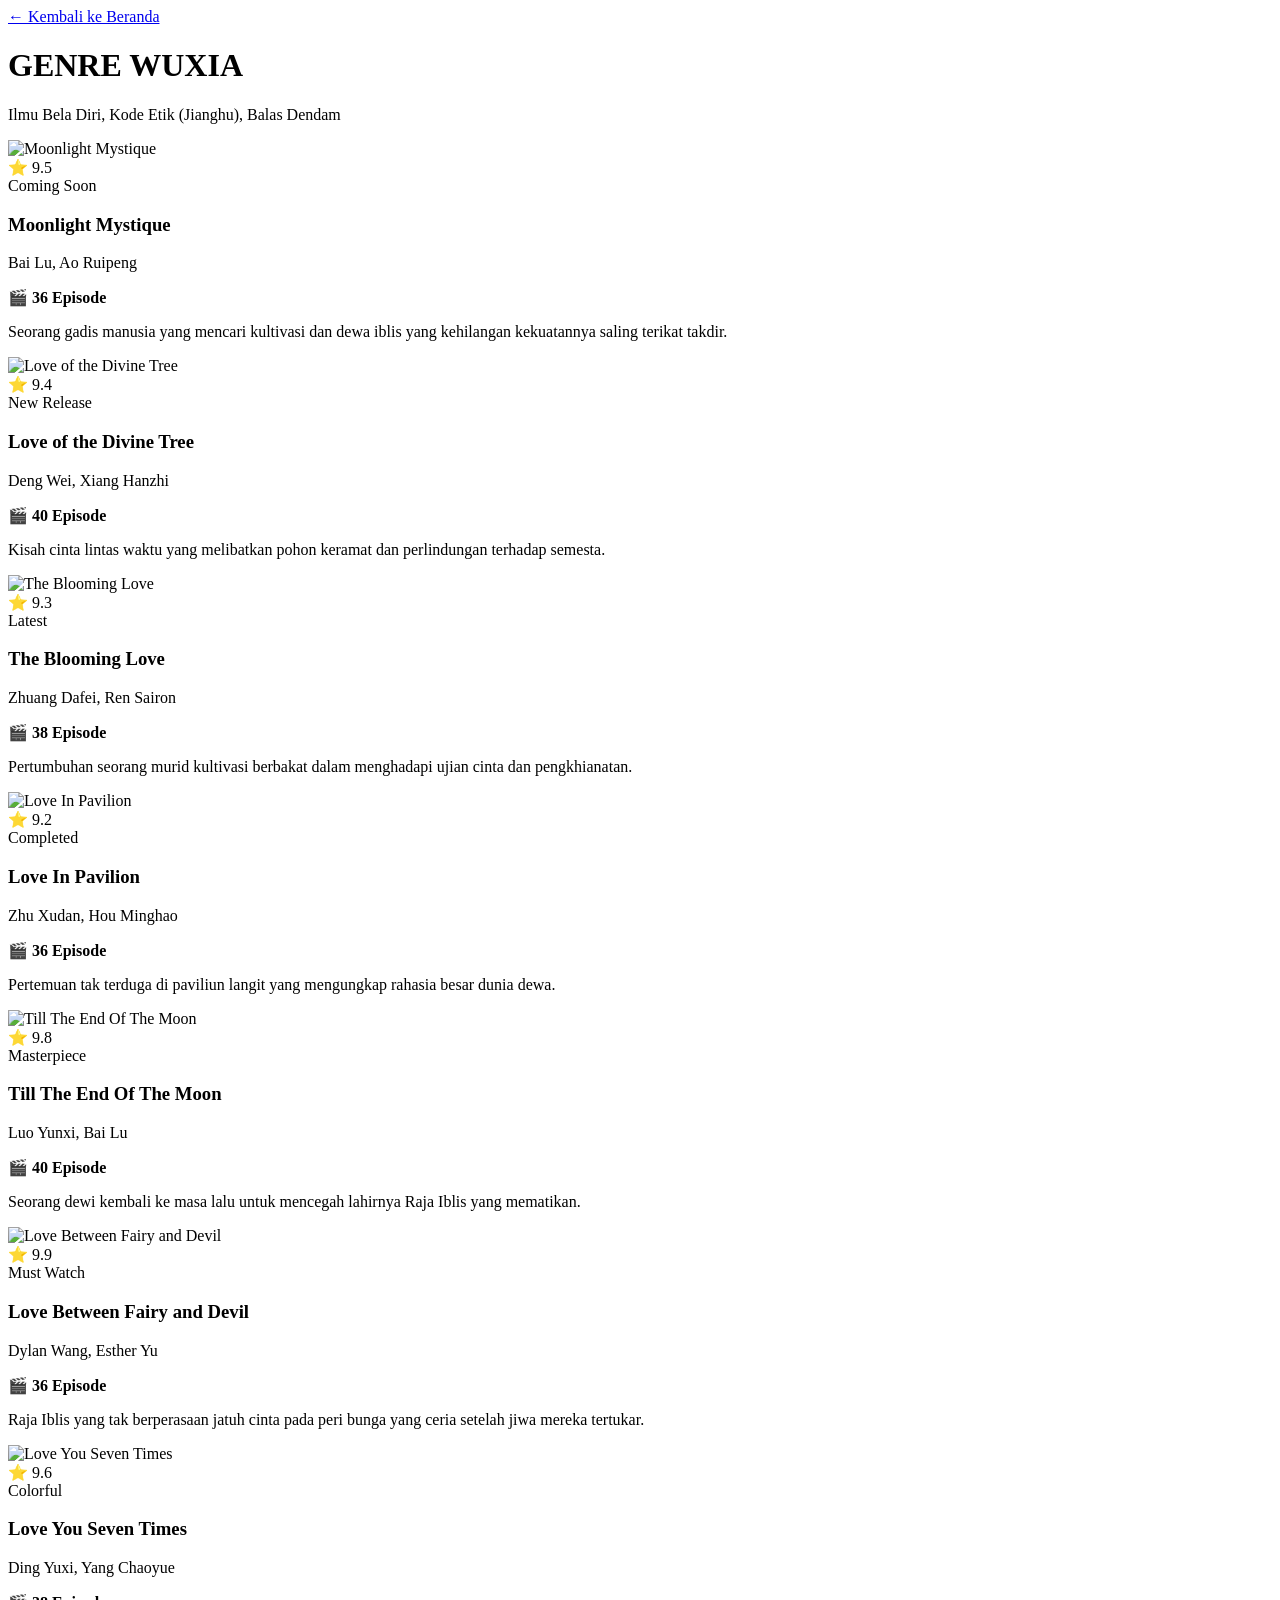
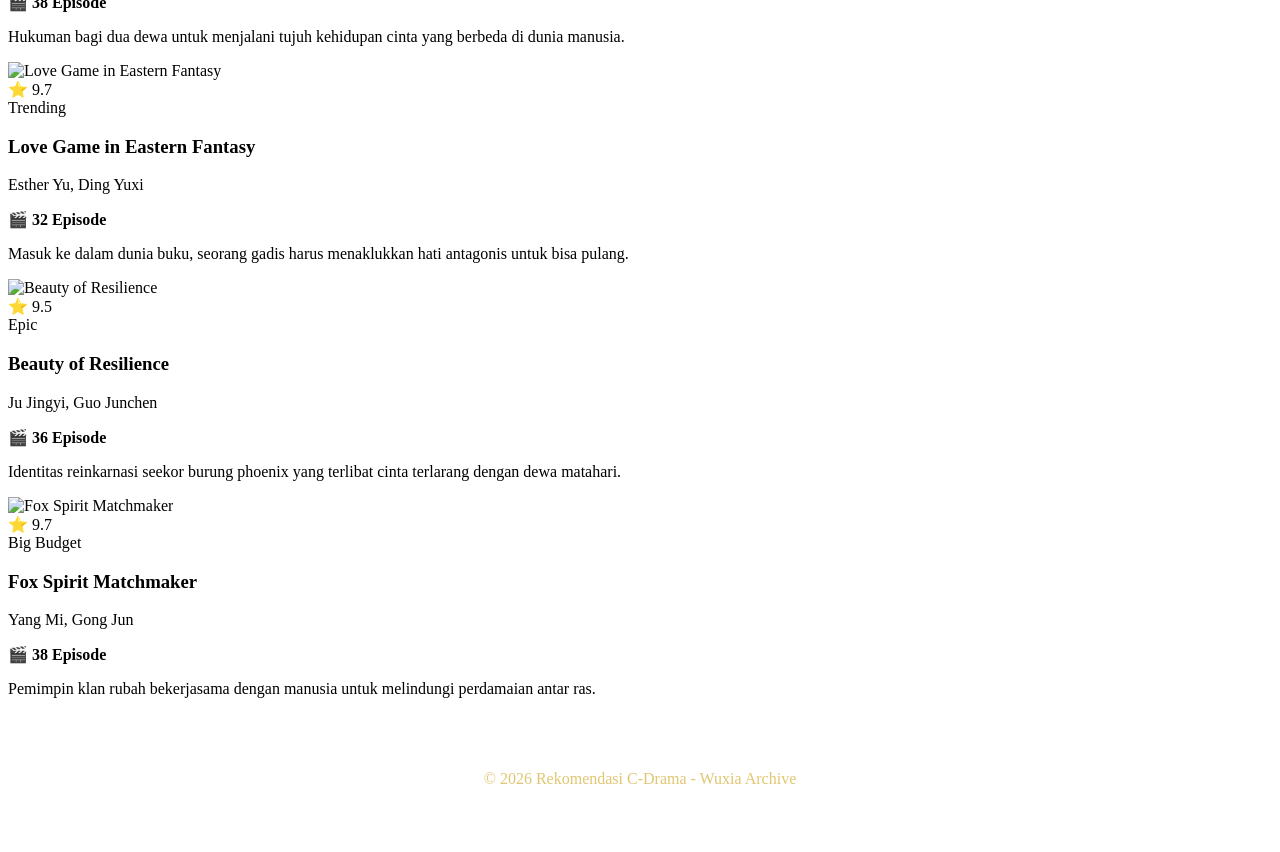
==== wuxia.html @ f6a349e8 "Create wuxia.html" ====
<!DOCTYPE html>
<html lang="id">
<head>
    <meta charset="UTF-8">
    <meta name="viewport" content="width=device-width, initial-scale=1.0">
    <title>Koleksi Wuxia - Rekomendasi C-Drama</title>
    <link rel="stylesheet" href="style-wuxia.css">
</head>
<body class="xianxia-page">

    <header class="sub-header">
        <a href="index.html" class="back-link">← Kembali ke Beranda</a>
        <h1>GENRE WUXIA</h1>
        <p>Ilmu Bela Diri, Kode Etik (Jianghu), Balas Dendam</p>
    </header>

    <main class="portfolio-grid">
        
        <div class="card-3d">
            <div class="card-inner">
                <div class="drama-image">
                    <img src="https://encrypted-tbn0.gstatic.com/images?q=tbn:ANd9GcRgDwRjt03s4UWZ1PMqy_cRop_hp-BnJQg7L64NITB5iCO-ddIUWAo-5UDc5jE5ZZFhaaLJuA&s=10" alt="Moonlight Mystique">
                    <div class="rating-badge">⭐ 9.5</div>
                </div>
                <div class="drama-content">
                    <span class="status-tag">Coming Soon</span>
                    <h3>Moonlight Mystique</h3>
                    <p class="cast">Bai Lu, Ao Ruipeng</p>
                    <p class="episodes">🎬 <strong>36 Episode</strong></p>
                    <p class="synopsis">Seorang gadis manusia yang mencari kultivasi dan dewa iblis yang kehilangan kekuatannya saling terikat takdir.</p>
                </div>
            </div>
        </div>

        <div class="card-3d">
            <div class="card-inner">
                <div class="drama-image">
                    <img src="https://i.mydramalist.com/KpRJDj_4f.jpg" alt="Love of the Divine Tree">
                    <div class="rating-badge">⭐ 9.4</div>
                </div>
                <div class="drama-content">
                    <span class="status-tag">New Release</span>
                    <h3>Love of the Divine Tree</h3>
                    <p class="cast">Deng Wei, Xiang Hanzhi</p>
                    <p class="episodes">🎬 <strong>40 Episode</strong></p>
                    <p class="synopsis">Kisah cinta lintas waktu yang melibatkan pohon keramat dan perlindungan terhadap semesta.</p>
                </div>
            </div>
        </div>

        <div class="card-3d">
            <div class="card-inner">
                <div class="drama-image">
                    <img src="https://images.justwatch.com/poster/323570732/s718/the-blossoming-love.jpg" alt="The Blooming Love">
                    <div class="rating-badge">⭐ 9.3</div>
                </div>
                <div class="drama-content">
                    <span class="status-tag">Latest</span>
                    <h3>The Blooming Love</h3>
                    <p class="cast">Zhuang Dafei, Ren Sairon</p>
                    <p class="episodes">🎬 <strong>38 Episode</strong></p>
                    <p class="synopsis">Pertumbuhan seorang murid kultivasi berbakat dalam menghadapi ujian cinta dan pengkhianatan.</p>
                </div>
            </div>
        </div>

        <div class="card-3d">
            <div class="card-inner">
                <div class="drama-image">
                    <img src="https://i.mydramalist.com/nO6N56_4s.jpg" alt="Love In Pavilion">
                    <div class="rating-badge">⭐ 9.2</div>
                </div>
                <div class="drama-content">
                    <span class="status-tag">Completed</span>
                    <h3>Love In Pavilion</h3>
                    <p class="cast">Zhu Xudan, Hou Minghao</p>
                    <p class="episodes">🎬 <strong>36 Episode</strong></p>
                    <p class="synopsis">Pertemuan tak terduga di paviliun langit yang mengungkap rahasia besar dunia dewa.</p>
                </div>
            </div>
        </div>

        <div class="card-3d">
            <div class="card-inner">
                <div class="drama-image">
                    <img src="https://i.mydramalist.com/Xd23Pd_4c.jpg?v=1" alt="Till The End Of The Moon">
                    <div class="rating-badge">⭐ 9.8</div>
                </div>
                <div class="drama-content">
                    <span class="status-tag">Masterpiece</span>
                    <h3>Till The End Of The Moon</h3>
                    <p class="cast">Luo Yunxi, Bai Lu</p>
                    <p class="episodes">🎬 <strong>40 Episode</strong></p>
                    <p class="synopsis">Seorang dewi kembali ke masa lalu untuk mencegah lahirnya Raja Iblis yang mematikan.</p>
                </div>
            </div>
        </div>

        <div class="card-3d">
            <div class="card-inner">
                <div class="drama-image">
                    <img src="https://upload.wikimedia.org/wikipedia/id/f/f9/Love_Between_Fairy_and_Devil.jpg" alt="Love Between Fairy and Devil">
                    <div class="rating-badge">⭐ 9.9</div>
                </div>
                <div class="drama-content">
                    <span class="status-tag">Must Watch</span>
                    <h3>Love Between Fairy and Devil</h3>
                    <p class="cast">Dylan Wang, Esther Yu</p>
                    <p class="episodes">🎬 <strong>36 Episode</strong></p>
                    <p class="synopsis">Raja Iblis yang tak berperasaan jatuh cinta pada peri bunga yang ceria setelah jiwa mereka tertukar.</p>
                </div>
            </div>
        </div>

        <div class="card-3d">
            <div class="card-inner">
                <div class="drama-image">
                    <img src="https://m.media-amazon.com/images/M/MV5BYzNjYTc0YzAtMzg0YS00NmU4LTg0MDUtY2ExZjc5M2ZhYjYyXkEyXkFqcGc@._V1_.jpg" alt="Love You Seven Times">
                    <div class="rating-badge">⭐ 9.6</div>
                </div>
                <div class="drama-content">
                    <span class="status-tag">Colorful</span>
                    <h3>Love You Seven Times</h3>
                    <p class="cast">Ding Yuxi, Yang Chaoyue</p>
                    <p class="episodes">🎬 <strong>38 Episode</strong></p>
                    <p class="synopsis">Hukuman bagi dua dewa untuk menjalani tujuh kehidupan cinta yang berbeda di dunia manusia.</p>
                </div>
            </div>
        </div>

        <div class="card-3d">
            <div class="card-inner">
                <div class="drama-image">
                    <img src="https://i.mydramalist.com/73V6rb_4c.jpg" alt="Love Game in Eastern Fantasy">
                    <div class="rating-badge">⭐ 9.7</div>
                </div>
                <div class="drama-content">
                    <span class="status-tag">Trending</span>
                    <h3>Love Game in Eastern Fantasy</h3>
                    <p class="cast">Esther Yu, Ding Yuxi</p>
                    <p class="episodes">🎬 <strong>32 Episode</strong></p>
                    <p class="synopsis">Masuk ke dalam dunia buku, seorang gadis harus menaklukkan hati antagonis untuk bisa pulang.</p>
                </div>
            </div>
        </div>

        <div class="card-3d">
            <div class="card-inner">
                <div class="drama-image">
                    <img src="https://encrypted-tbn0.gstatic.com/images?q=tbn:ANd9GcSMYoldA-z88YcbKGEGE-ZXapW2B8IbPlFhcA&s" alt="Beauty of Resilience">
                    <div class="rating-badge">⭐ 9.5</div>
                </div>
                <div class="drama-content">
                    <span class="status-tag">Epic</span>
                    <h3>Beauty of Resilience</h3>
                    <p class="cast">Ju Jingyi, Guo Junchen</p>
                    <p class="episodes">🎬 <strong>36 Episode</strong></p>
                    <p class="synopsis">Identitas reinkarnasi seekor burung phoenix yang terlibat cinta terlarang dengan dewa matahari.</p>
                </div>
            </div>
        </div>

        <div class="card-3d">
            <div class="card-inner">
                <div class="drama-image">
                    <img src="https://preview.redd.it/fox-spirit-matchmaker-yuehong-wow-v0-roms7djhs1za1.jpg?width=640&crop=smart&auto=webp&s=7b6fdfe0ab73913bea324e710825b20fe5d4cea9" alt="Fox Spirit Matchmaker">
                    <div class="rating-badge">⭐ 9.7</div>
                </div>
                <div class="drama-content">
                    <span class="status-tag">Big Budget</span>
                    <h3>Fox Spirit Matchmaker</h3>
                    <p class="cast">Yang Mi, Gong Jun</p>
                    <p class="episodes">🎬 <strong>38 Episode</strong></p>
                    <p class="synopsis">Pemimpin klan rubah bekerjasama dengan manusia untuk melindungi perdamaian antar ras.</p>
                </div>
            </div>
        </div>

    </main>

    <footer style="text-align: center; padding: 40px; color: #d4af37; opacity: 0.7;">
        <p>&copy; 2026 Rekomendasi C-Drama - Wuxia Archive</p>
    </footer>
<script src="script.js"></script>
</body>
</html>
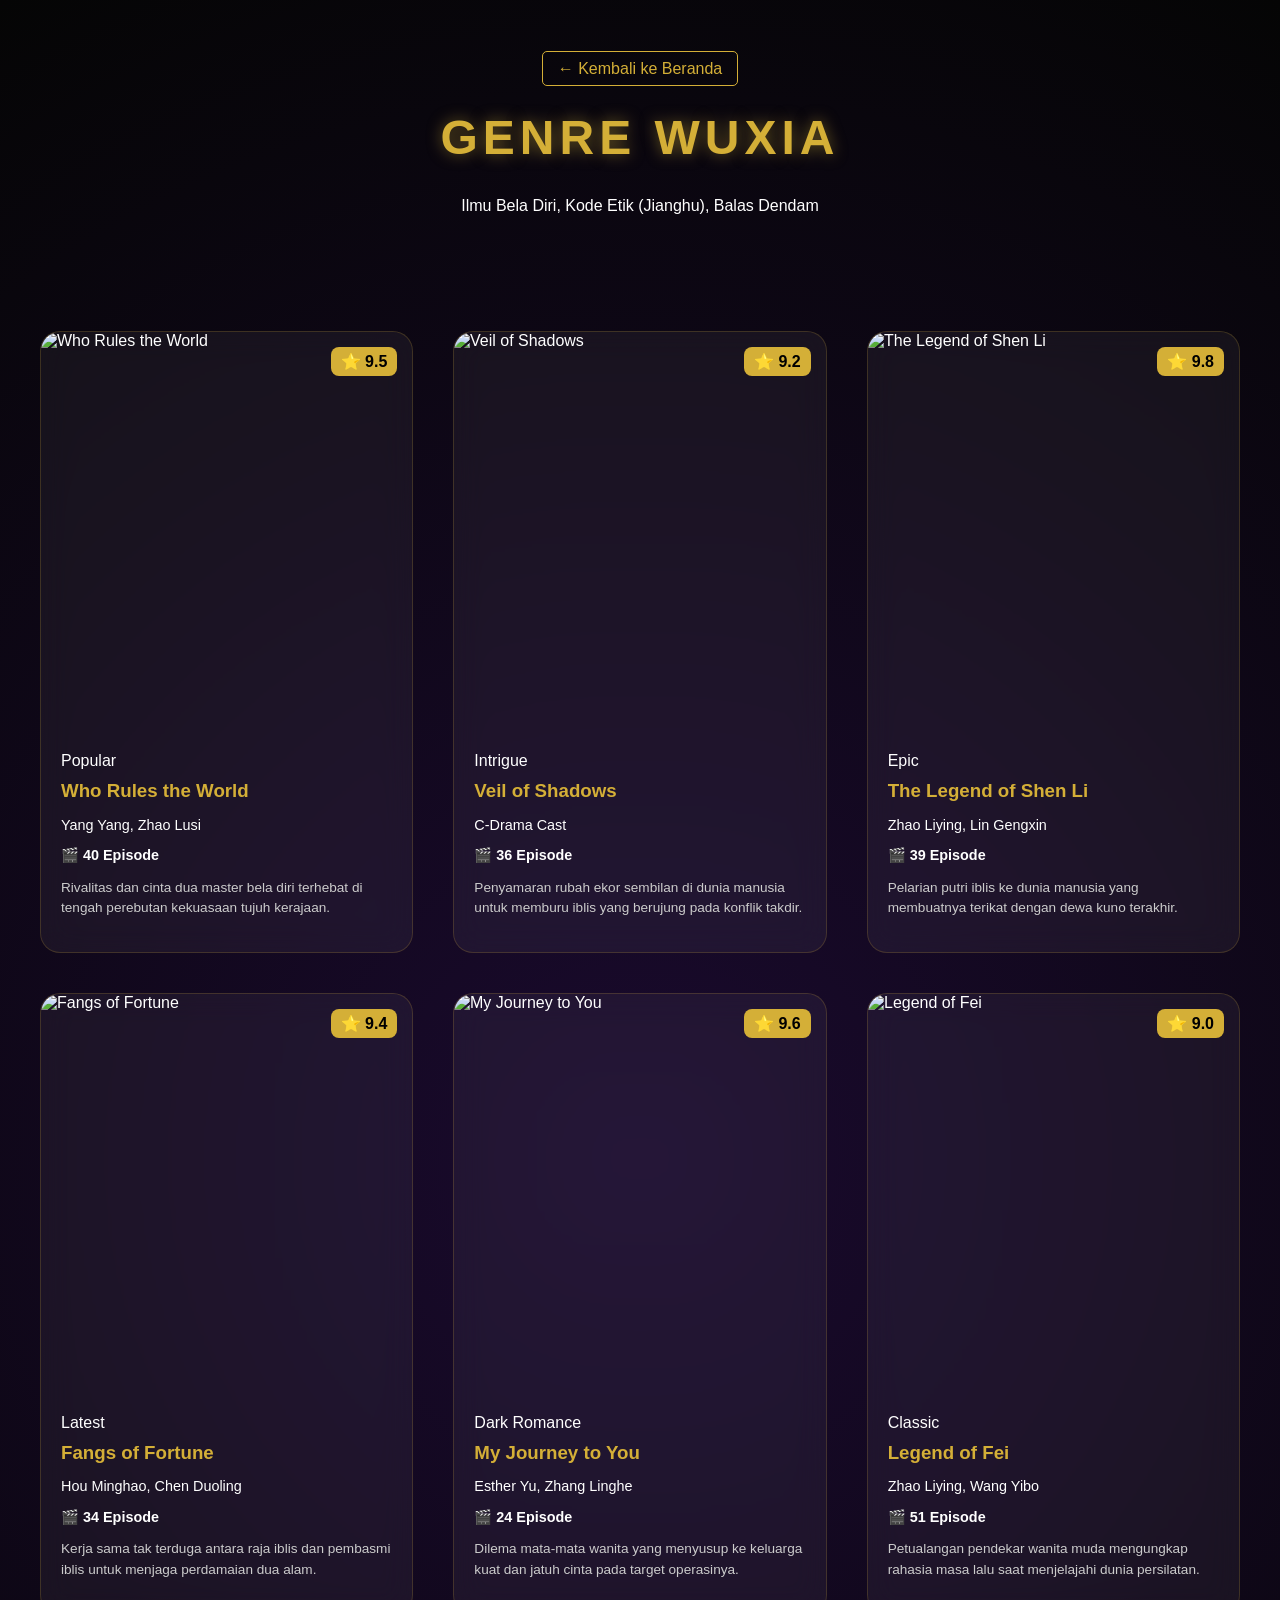
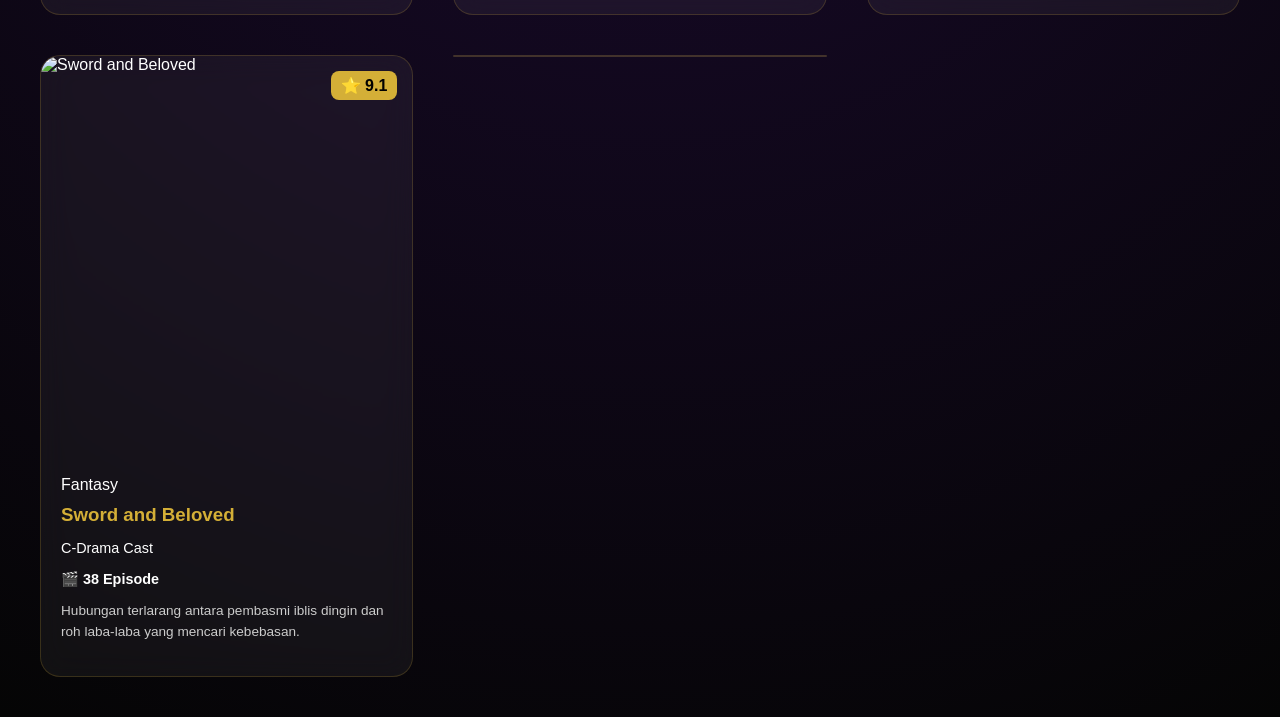
==== commit d2eb6e69: "Update wuxia.html" ====
--- a/wuxia.html
+++ b/wuxia.html
@@ -6,7 +6,7 @@
     <title>Koleksi Wuxia - Rekomendasi C-Drama</title>
     <link rel="stylesheet" href="style-wuxia.css">
 </head>
-<body class="xianxia-page">
+<body class="wuxia-page">
 
     <header class="sub-header">
         <a href="index.html" class="back-link">← Kembali ke Beranda</a>
@@ -19,15 +19,15 @@
         <div class="card-3d">
             <div class="card-inner">
                 <div class="drama-image">
-                    <img src="https://encrypted-tbn0.gstatic.com/images?q=tbn:ANd9GcRgDwRjt03s4UWZ1PMqy_cRop_hp-BnJQg7L64NITB5iCO-ddIUWAo-5UDc5jE5ZZFhaaLJuA&s=10" alt="Moonlight Mystique">
+                    <img src="https://i.mydramalist.com/X0O6Y_4f.jpg" alt="Who Rules the World">
                     <div class="rating-badge">⭐ 9.5</div>
                 </div>
                 <div class="drama-content">
-                    <span class="status-tag">Coming Soon</span>
-                    <h3>Moonlight Mystique</h3>
-                    <p class="cast">Bai Lu, Ao Ruipeng</p>
-                    <p class="episodes">🎬 <strong>36 Episode</strong></p>
-                    <p class="synopsis">Seorang gadis manusia yang mencari kultivasi dan dewa iblis yang kehilangan kekuatannya saling terikat takdir.</p>
+                    <span class="status-tag">Popular</span>
+                    <h3>Who Rules the World</h3>
+                    <p class="cast">Yang Yang, Zhao Lusi</p>
+                    <p class="episodes">🎬 <strong>40 Episode</strong></p>
+                    <p class="synopsis">Rivalitas dan cinta dua master bela diri terhebat di tengah perebutan kekuasaan tujuh kerajaan.</p>
                 </div>
             </div>
         </div>
@@ -35,15 +35,15 @@
         <div class="card-3d">
             <div class="card-inner">
                 <div class="drama-image">
-                    <img src="https://i.mydramalist.com/KpRJDj_4f.jpg" alt="Love of the Divine Tree">
-                    <div class="rating-badge">⭐ 9.4</div>
+                    <img src="https://m.media-amazon.com/images/M/MV5BYTYxYmQwYjctNTU3ZS00N2FmLWEyYjItZDVkMWVhN2U4NDZkXkEyXkFqcGc@._V1_.jpg" alt="Veil of Shadows">
+                    <div class="rating-badge">⭐ 9.2</div>
                 </div>
                 <div class="drama-content">
-                    <span class="status-tag">New Release</span>
-                    <h3>Love of the Divine Tree</h3>
-                    <p class="cast">Deng Wei, Xiang Hanzhi</p>
-                    <p class="episodes">🎬 <strong>40 Episode</strong></p>
-                    <p class="synopsis">Kisah cinta lintas waktu yang melibatkan pohon keramat dan perlindungan terhadap semesta.</p>
+                    <span class="status-tag">Intrigue</span>
+                    <h3>Veil of Shadows</h3>
+                    <p class="cast">C-Drama Cast</p>
+                    <p class="episodes">🎬 <strong>36 Episode</strong></p>
+                    <p class="synopsis">Penyamaran rubah ekor sembilan di dunia manusia untuk memburu iblis yang berujung pada konflik takdir.</p>
                 </div>
             </div>
         </div>
@@ -51,15 +51,15 @@
         <div class="card-3d">
             <div class="card-inner">
                 <div class="drama-image">
-                    <img src="https://images.justwatch.com/poster/323570732/s718/the-blossoming-love.jpg" alt="The Blooming Love">
-                    <div class="rating-badge">⭐ 9.3</div>
+                    <img src="https://upload.wikimedia.org/wikipedia/id/a/ad/The_Legend_of_Shen_Li.jpg" alt="The Legend of Shen Li">
+                    <div class="rating-badge">⭐ 9.8</div>
                 </div>
                 <div class="drama-content">
-                    <span class="status-tag">Latest</span>
-                    <h3>The Blooming Love</h3>
-                    <p class="cast">Zhuang Dafei, Ren Sairon</p>
-                    <p class="episodes">🎬 <strong>38 Episode</strong></p>
-                    <p class="synopsis">Pertumbuhan seorang murid kultivasi berbakat dalam menghadapi ujian cinta dan pengkhianatan.</p>
+                    <span class="status-tag">Epic</span>
+                    <h3>The Legend of Shen Li</h3>
+                    <p class="cast">Zhao Liying, Lin Gengxin</p>
+                    <p class="episodes">🎬 <strong>39 Episode</strong></p>
+                    <p class="synopsis">Pelarian putri iblis ke dunia manusia yang membuatnya terikat dengan dewa kuno terakhir.</p>
                 </div>
             </div>
         </div>
@@ -67,15 +67,15 @@
         <div class="card-3d">
             <div class="card-inner">
                 <div class="drama-image">
-                    <img src="https://i.mydramalist.com/nO6N56_4s.jpg" alt="Love In Pavilion">
-                    <div class="rating-badge">⭐ 9.2</div>
+                    <img src="https://upload.wikimedia.org/wikipedia/en/1/1f/Fangs_of_Fortune_drama_poster.jpg" alt="Fangs of Fortune">
+                    <div class="rating-badge">⭐ 9.4</div>
                 </div>
                 <div class="drama-content">
-                    <span class="status-tag">Completed</span>
-                    <h3>Love In Pavilion</h3>
-                    <p class="cast">Zhu Xudan, Hou Minghao</p>
-                    <p class="episodes">🎬 <strong>36 Episode</strong></p>
-                    <p class="synopsis">Pertemuan tak terduga di paviliun langit yang mengungkap rahasia besar dunia dewa.</p>
+                    <span class="status-tag">Latest</span>
+                    <h3>Fangs of Fortune</h3>
+                    <p class="cast">Hou Minghao, Chen Duoling</p>
+                    <p class="episodes">🎬 <strong>34 Episode</strong></p>
+                    <p class="synopsis">Kerja sama tak terduga antara raja iblis dan pembasmi iblis untuk menjaga perdamaian dua alam.</p>
                 </div>
             </div>
         </div>
@@ -83,15 +83,15 @@
         <div class="card-3d">
             <div class="card-inner">
                 <div class="drama-image">
-                    <img src="https://i.mydramalist.com/Xd23Pd_4c.jpg?v=1" alt="Till The End Of The Moon">
-                    <div class="rating-badge">⭐ 9.8</div>
+                    <img src="https://encrypted-tbn0.gstatic.com/images?q=tbn:ANd9GcQFmdB0CAxUhCFIs3IDDoDaRKnASWpCyj5kZQ&s" alt="My Journey to You">
+                    <div class="rating-badge">⭐ 9.6</div>
                 </div>
                 <div class="drama-content">
-                    <span class="status-tag">Masterpiece</span>
-                    <h3>Till The End Of The Moon</h3>
-                    <p class="cast">Luo Yunxi, Bai Lu</p>
-                    <p class="episodes">🎬 <strong>40 Episode</strong></p>
-                    <p class="synopsis">Seorang dewi kembali ke masa lalu untuk mencegah lahirnya Raja Iblis yang mematikan.</p>
+                    <span class="status-tag">Dark Romance</span>
+                    <h3>My Journey to You</h3>
+                    <p class="cast">Esther Yu, Zhang Linghe</p>
+                    <p class="episodes">🎬 <strong>24 Episode</strong></p>
+                    <p class="synopsis">Dilema mata-mata wanita yang menyusup ke keluarga kuat dan jatuh cinta pada target operasinya.</p>
                 </div>
             </div>
         </div>
@@ -99,15 +99,15 @@
         <div class="card-3d">
             <div class="card-inner">
                 <div class="drama-image">
-                    <img src="https://upload.wikimedia.org/wikipedia/id/f/f9/Love_Between_Fairy_and_Devil.jpg" alt="Love Between Fairy and Devil">
-                    <div class="rating-badge">⭐ 9.9</div>
+                    <img src="https://upload.wikimedia.org/wikipedia/en/f/fb/Legend_of_Fei.jpg" alt="Legend of Fei">
+                    <div class="rating-badge">⭐ 9.0</div>
                 </div>
                 <div class="drama-content">
-                    <span class="status-tag">Must Watch</span>
-                    <h3>Love Between Fairy and Devil</h3>
-                    <p class="cast">Dylan Wang, Esther Yu</p>
-                    <p class="episodes">🎬 <strong>36 Episode</strong></p>
-                    <p class="synopsis">Raja Iblis yang tak berperasaan jatuh cinta pada peri bunga yang ceria setelah jiwa mereka tertukar.</p>
+                    <span class="status-tag">Classic</span>
+                    <h3>Legend of Fei</h3>
+                    <p class="cast">Zhao Liying, Wang Yibo</p>
+                    <p class="episodes">🎬 <strong>51 Episode</strong></p>
+                    <p class="synopsis">Petualangan pendekar wanita muda mengungkap rahasia masa lalu saat menjelajahi dunia persilatan.</p>
                 </div>
             </div>
         </div>
@@ -115,72 +115,18 @@
         <div class="card-3d">
             <div class="card-inner">
                 <div class="drama-image">
-                    <img src="https://m.media-amazon.com/images/M/MV5BYzNjYTc0YzAtMzg0YS00NmU4LTg0MDUtY2ExZjc5M2ZhYjYyXkEyXkFqcGc@._V1_.jpg" alt="Love You Seven Times">
-                    <div class="rating-badge">⭐ 9.6</div>
+                    <img src="https://m.media-amazon.com/images/M/MV5BNGQ4YWQ1NjktNzg2ZC00MWVlLWI0N2UtMjU4MmQzYzE1NGM0XkEyXkFqcGc@._V1_FMjpg_UX1000_.jpg" alt="Sword and Beloved">
+                    <div class="rating-badge">⭐ 9.1</div>
                 </div>
                 <div class="drama-content">
-                    <span class="status-tag">Colorful</span>
-                    <h3>Love You Seven Times</h3>
-                    <p class="cast">Ding Yuxi, Yang Chaoyue</p>
+                    <span class="status-tag">Fantasy</span>
+                    <h3>Sword and Beloved</h3>
+                    <p class="cast">C-Drama Cast</p>
                     <p class="episodes">🎬 <strong>38 Episode</strong></p>
-                    <p class="synopsis">Hukuman bagi dua dewa untuk menjalani tujuh kehidupan cinta yang berbeda di dunia manusia.</p>
+                    <p class="synopsis">Hubungan terlarang antara pembasmi iblis dingin dan roh laba-laba yang mencari kebebasan.</p>
                 </div>
             </div>
         </div>
 
         <div class="card-3d">
             <div class="card-inner">
-                <div class="drama-image">
-                    <img src="https://i.mydramalist.com/73V6rb_4c.jpg" alt="Love Game in Eastern Fantasy">
-                    <div class="rating-badge">⭐ 9.7</div>
-                </div>
-                <div class="drama-content">
-                    <span class="status-tag">Trending</span>
-                    <h3>Love Game in Eastern Fantasy</h3>
-                    <p class="cast">Esther Yu, Ding Yuxi</p>
-                    <p class="episodes">🎬 <strong>32 Episode</strong></p>
-                    <p class="synopsis">Masuk ke dalam dunia buku, seorang gadis harus menaklukkan hati antagonis untuk bisa pulang.</p>
-                </div>
-            </div>
-        </div>
-
-        <div class="card-3d">
-            <div class="card-inner">
-                <div class="drama-image">
-                    <img src="https://encrypted-tbn0.gstatic.com/images?q=tbn:ANd9GcSMYoldA-z88YcbKGEGE-ZXapW2B8IbPlFhcA&s" alt="Beauty of Resilience">
-                    <div class="rating-badge">⭐ 9.5</div>
-                </div>
-                <div class="drama-content">
-                    <span class="status-tag">Epic</span>
-                    <h3>Beauty of Resilience</h3>
-                    <p class="cast">Ju Jingyi, Guo Junchen</p>
-                    <p class="episodes">🎬 <strong>36 Episode</strong></p>
-                    <p class="synopsis">Identitas reinkarnasi seekor burung phoenix yang terlibat cinta terlarang dengan dewa matahari.</p>
-                </div>
-            </div>
-        </div>
-
-        <div class="card-3d">
-            <div class="card-inner">
-                <div class="drama-image">
-                    <img src="https://preview.redd.it/fox-spirit-matchmaker-yuehong-wow-v0-roms7djhs1za1.jpg?width=640&crop=smart&auto=webp&s=7b6fdfe0ab73913bea324e710825b20fe5d4cea9" alt="Fox Spirit Matchmaker">
-                    <div class="rating-badge">⭐ 9.7</div>
-                </div>
-                <div class="drama-content">
-                    <span class="status-tag">Big Budget</span>
-                    <h3>Fox Spirit Matchmaker</h3>
-                    <p class="cast">Yang Mi, Gong Jun</p>
-                    <p class="episodes">🎬 <strong>38 Episode</strong></p>
-                    <p class="synopsis">Pemimpin klan rubah bekerjasama dengan manusia untuk melindungi perdamaian antar ras.</p>
-                </div>
-            </div>
-        </div>
-
-    </main>
-
-    <footer style="text-align: center; padding: 40px; color: #d4af37; opacity: 0.7;">
-        <p>&copy; 2026 Rekomendasi C-Drama - Wuxia Archive</p>
-    </footer>
-<script src="script.js"></script>
-</body>
-</html>
--- a/style-wuxia.css
+++ b/style-wuxia.css
@@ -0,0 +1,98 @@
+/* --- TEMA KHUSUS HALAMAN WUXIA --- */
+body {
+    background: radial-gradient(circle at center, #1a0a2e 0%, #050505 100%);
+    color: white;
+    margin: 0;
+    font-family: 'Segoe UI', sans-serif;
+}
+
+.sub-header {
+    text-align: center;
+    padding: 60px 20px;
+}
+
+.sub-header h1 {
+    font-size: 3rem;
+    color: #d4af37;
+    letter-spacing: 5px;
+    text-shadow: 0 0 15px rgba(212, 175, 55, 0.5);
+}
+
+.back-link {
+    color: #d4af37;
+    text-decoration: none;
+    border: 1px solid #d4af37;
+    padding: 8px 15px;
+    border-radius: 5px;
+    transition: 0.3s;
+}
+
+.back-link:hover {
+    background: #d4af37;
+    color: #000;
+}
+
+/* --- GRID SYSTEM --- */
+.portfolio-grid {
+    display: grid;
+    grid-template-columns: repeat(auto-fit, minmax(300px, 1fr));
+    gap: 40px;
+    padding: 40px;
+}
+
+/* --- EFEK 3D CARD --- */
+.card-3d {
+    perspective: 1000px;
+}
+
+.card-inner {
+    background: rgba(255, 255, 255, 0.05);
+    backdrop-filter: blur(15px);
+    border-radius: 20px;
+    border: 1px solid rgba(212, 175, 55, 0.2);
+    overflow: hidden;
+    transition: transform 0.1s ease-out; /* Untuk respon cepat JS */
+    transform-style: preserve-3d;
+}
+
+.drama-image {
+    height: 400px;
+    position: relative;
+}
+
+.drama-image img {
+    width: 100%;
+    height: 100%;
+    object-fit: cover;
+}
+
+.rating-badge {
+    position: absolute;
+    top: 15px;
+    right: 15px;
+    background: #d4af37;
+    color: #000;
+    padding: 5px 10px;
+    border-radius: 8px;
+    font-weight: bold;
+}
+
+.drama-content {
+    padding: 20px;
+}
+
+.drama-content h3 {
+    color: #d4af37;
+    margin: 10px 0;
+}
+
+.cast, .episodes {
+    font-size: 0.9rem;
+    margin-bottom: 5px;
+}
+
+.synopsis {
+    font-size: 0.85rem;
+    color: #ccc;
+    line-height: 1.5;
+}
